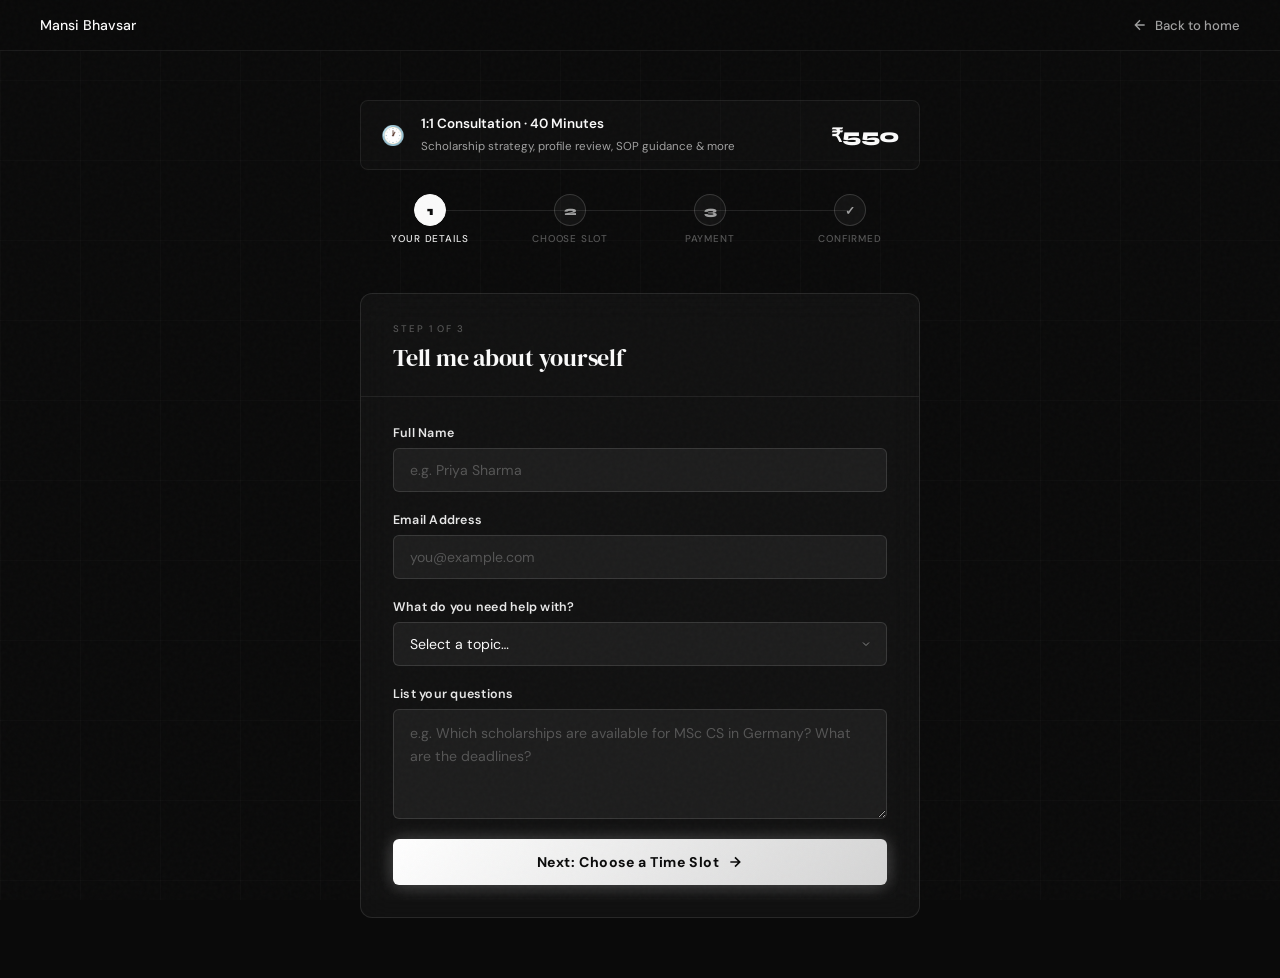
==== scholarship/booking.html @ 246e218e "Initial portfolio upload" ====
<!DOCTYPE html>
<html lang="en">
<head>
<meta charset="UTF-8">
<meta name="viewport" content="width=device-width, initial-scale=1.0">
<title>Book a Call · Mansi Bhavsar</title>
<link rel="preconnect" href="https://fonts.googleapis.com">
<link rel="preconnect" href="https://fonts.gstatic.com" crossorigin>
<link href="https://fonts.googleapis.com/css2?family=DM+Serif+Display:ital@0;1&family=DM+Sans:wght@300;400;500;600;700&family=Syne:wght@700;800&display=swap" rel="stylesheet">
<style>
:root{--black:#0a0a0a;--white:#fafafa;--grey-1:#e8e8e8;--grey-2:#a0a0a0;--grey-3:#555;--border:rgba(255,255,255,0.1);--error:#f87171;--success:#86efac;--warn:#fbbf24}
*,*::before,*::after{box-sizing:border-box;margin:0;padding:0}
html{scroll-behavior:smooth;overflow-x:hidden}
body{font-family:'DM Sans',sans-serif;background:var(--black);color:var(--white);min-height:100vh;-webkit-font-smoothing:antialiased}
body::before{content:'';position:fixed;inset:0;background-image:url("data:image/svg+xml,%3Csvg viewBox='0 0 256 256' xmlns='http://www.w3.org/2000/svg'%3E%3Cfilter id='n'%3E%3CfeTurbulence type='fractalNoise' baseFrequency='0.9' numOctaves='4' stitchTiles='stitch'/%3E%3C/filter%3E%3Crect width='100%25' height='100%25' filter='url(%23n)' opacity='1'/%3E%3C/svg%3E");opacity:.025;pointer-events:none;z-index:1000}
body::after{content:'';position:fixed;inset:0;background-image:linear-gradient(rgba(255,255,255,.02) 1px,transparent 1px),linear-gradient(90deg,rgba(255,255,255,.02) 1px,transparent 1px);background-size:80px 80px;pointer-events:none;z-index:0}

.navbar{position:fixed;top:0;left:0;right:0;z-index:200;display:flex;align-items:center;justify-content:space-between;padding:16px 40px;background:rgba(10,10,10,.85);backdrop-filter:blur(20px);border-bottom:1px solid rgba(255,255,255,.07)}
.nav-logo{display:flex;align-items:center;gap:12px;font-weight:600;font-size:.9rem;color:var(--white);text-decoration:none}
.nav-back{display:inline-flex;align-items:center;gap:7px;font-size:.82rem;color:var(--grey-2);text-decoration:none;font-weight:500;transition:color .2s}
.nav-back:hover{color:var(--white)}
.nav-back svg{width:16px;height:16px}

.page{min-height:100vh;padding:100px 20px 60px;position:relative;z-index:1;display:flex;flex-direction:column;align-items:center}

.progress-wrap{display:flex;align-items:center;margin-bottom:48px;width:100%;max-width:560px}
.progress-step{display:flex;flex-direction:column;align-items:center;gap:6px;flex:1;position:relative}
.progress-step:not(:last-child)::after{content:'';position:absolute;top:16px;left:50%;width:100%;height:1px;background:rgba(255,255,255,.1);z-index:0}
.progress-step.done:not(:last-child)::after{background:rgba(255,255,255,.4)}
.step-circle{width:32px;height:32px;border-radius:50%;border:1px solid rgba(255,255,255,.15);background:rgba(255,255,255,.04);display:flex;align-items:center;justify-content:center;font-family:'Syne',sans-serif;font-size:.78rem;font-weight:800;color:var(--grey-2);position:relative;z-index:1;transition:all .3s ease}
.progress-step.active .step-circle{border-color:var(--white);background:var(--white);color:var(--black)}
.progress-step.done .step-circle{border-color:rgba(255,255,255,.4);background:rgba(255,255,255,.1);color:var(--white)}
.step-label{font-size:.62rem;letter-spacing:.1em;text-transform:uppercase;color:var(--grey-3);font-weight:500;white-space:nowrap;transition:color .3s}
.progress-step.active .step-label{color:var(--grey-1)}
.progress-step.done .step-label{color:var(--grey-2)}

.card{width:100%;max-width:560px;border:1px solid rgba(255,255,255,.1);background:rgba(255,255,255,.03);border-radius:12px;backdrop-filter:blur(16px);overflow:hidden}
.card-header{padding:28px 32px 22px;border-bottom:1px solid rgba(255,255,255,.07);margin-bottom:28px}
.card-eyebrow{font-size:.6rem;letter-spacing:.2em;text-transform:uppercase;color:var(--grey-3);margin-bottom:6px;font-weight:500}
.card-title{font-family:'DM Serif Display',serif;font-size:1.5rem;font-weight:400;color:var(--white);letter-spacing:-.01em}
.card-body{padding:0 32px 32px}

.form-group{display:flex;flex-direction:column;gap:7px;margin-bottom:20px}
.form-group label{font-size:.78rem;font-weight:600;color:var(--grey-1);letter-spacing:.02em}
.form-group input,.form-group select,.form-group textarea{width:100%;padding:12px 16px;background:rgba(255,255,255,.05);border:1px solid rgba(255,255,255,.12);border-radius:6px;color:var(--white);font-family:'DM Sans',sans-serif;font-size:.88rem;outline:none;transition:border-color .2s,background .2s;appearance:none}
.form-group input::placeholder,.form-group textarea::placeholder{color:var(--grey-3)}
.form-group input:focus,.form-group select:focus,.form-group textarea:focus{border-color:rgba(255,255,255,.35);background:rgba(255,255,255,.07)}
.form-group select{background-image:url("data:image/svg+xml,%3Csvg xmlns='http://www.w3.org/2000/svg' width='12' height='12' viewBox='0 0 24 24' fill='none' stroke='%23888' stroke-width='2'%3E%3Cpolyline points='6 9 12 15 18 9'/%3E%3C/svg%3E");background-repeat:no-repeat;background-position:right 14px center;padding-right:40px;cursor:pointer}
.form-group select option{background:#1a1a1a;color:var(--white)}
.form-group textarea{resize:vertical;min-height:110px;line-height:1.6}
.form-group.has-error input,.form-group.has-error select,.form-group.has-error textarea{border-color:var(--error)}
.error-msg{font-size:.72rem;color:var(--error);display:none}
.form-group.has-error .error-msg{display:block}

.btn{display:inline-flex;align-items:center;justify-content:center;gap:8px;padding:14px 28px;border-radius:6px;font-family:'DM Sans',sans-serif;font-size:.88rem;font-weight:700;letter-spacing:.04em;cursor:pointer;border:none;transition:all .22s ease;text-decoration:none;position:relative;overflow:hidden}
.btn svg{width:16px;height:16px;flex-shrink:0}
.btn-primary{width:100%;background:linear-gradient(135deg,#fff 0%,#d4d4d4 100%);color:var(--black);box-shadow:0 0 18px rgba(255,255,255,.2),0 4px 20px rgba(255,255,255,.08)}
.btn-primary::before{content:'';position:absolute;top:0;left:-100%;width:60%;height:100%;background:linear-gradient(120deg,transparent,rgba(255,255,255,.5),transparent);animation:btnShine 2.4s ease-in-out infinite}
@keyframes btnShine{0%{left:-100%}40%{left:130%}100%{left:130%}}
.btn-primary:hover{box-shadow:0 0 28px rgba(255,255,255,.35),0 6px 30px rgba(255,255,255,.12);transform:translateY(-1px)}
.btn-primary:disabled{opacity:.35;cursor:not-allowed;transform:none;box-shadow:none}
.btn-primary:disabled::before{animation:none}
.btn-outline{background:transparent;color:var(--grey-2);border:1px solid rgba(255,255,255,.15);font-weight:500}
.btn-outline:hover{border-color:rgba(255,255,255,.3);color:var(--white)}
.btn-row{display:flex;gap:10px;margin-top:4px}
.btn-row .btn-outline{flex-shrink:0;padding:14px 20px}
.btn-row .btn-primary{flex:1}

.step-panel{display:none}
.step-panel.active{display:block}

.calendly-wrap{width:100%;border-radius:8px;overflow:hidden;border:1px solid rgba(255,255,255,.08);min-height:650px}
.calendly-inline-widget{min-width:100%!important;height:650px!important}

.slot-notice{display:flex;align-items:center;gap:10px;padding:12px 16px;background:rgba(251,191,36,.07);border:1px solid rgba(251,191,36,.25);border-radius:8px;margin-bottom:16px;font-size:.78rem;color:var(--warn)}
.slot-notice svg{width:16px;height:16px;flex-shrink:0}
.slot-notice.done{background:rgba(134,239,172,.07);border-color:rgba(134,239,172,.25);color:var(--success)}

/* ── PAYMENT SECTION ── */
.payment-summary{background:rgba(255,255,255,.04);border:1px solid rgba(255,255,255,.1);border-radius:8px;padding:20px 22px;margin-bottom:20px;display:flex;justify-content:space-between;align-items:center}
.payment-summary-label{font-size:.7rem;letter-spacing:.12em;text-transform:uppercase;color:var(--grey-3);margin-bottom:4px}
.payment-summary-title{font-size:.95rem;font-weight:600;color:var(--white)}
.payment-summary-sub{font-size:.75rem;color:var(--grey-2);margin-top:2px}
.payment-summary-price{font-family:'Syne',sans-serif;font-size:1.8rem;font-weight:800;color:var(--white);letter-spacing:-.02em;line-height:1}
.payment-summary-usd{font-size:.7rem;color:var(--grey-3);text-align:right;margin-top:3px}
.payment-divider{text-align:center;font-size:.68rem;letter-spacing:.14em;text-transform:uppercase;color:var(--grey-3);margin:16px 0;display:flex;align-items:center;gap:12px}
.payment-divider::before,.payment-divider::after{content:'';flex:1;height:1px;background:rgba(255,255,255,.08)}

/* Pay method buttons */
.pay-btn{width:100%;padding:14px 20px;border-radius:8px;border:none;cursor:pointer;font-family:'DM Sans',sans-serif;font-size:.88rem;font-weight:700;display:flex;align-items:center;justify-content:center;gap:10px;transition:all .22s ease;margin-bottom:10px;position:relative;overflow:hidden}
.pay-btn svg{width:22px;height:22px;flex-shrink:0}
.pay-btn:disabled{opacity:.35;cursor:not-allowed;transform:none!important}

.pay-btn-gpay{background:linear-gradient(135deg,#fff 0%,#e8e8e8 100%);color:#1a1a1a;box-shadow:0 0 16px rgba(255,255,255,.15)}
.pay-btn-gpay:hover:not(:disabled){transform:translateY(-2px);box-shadow:0 0 28px rgba(255,255,255,.25)}

.pay-btn-razorpay{background:rgba(255,255,255,.06);color:var(--grey-2);border:1px solid rgba(255,255,255,.1)}
/* razorpay disabled — no hover */

.pay-btn-paypal{background:linear-gradient(135deg,#fff 0%,#e8e8e8 100%);color:#003087;box-shadow:0 0 16px rgba(255,255,255,.1)}
.pay-btn-paypal:hover:not(:disabled){transform:translateY(-2px);box-shadow:0 0 24px rgba(255,255,255,.2)}

/* Coming soon pill */
.coming-soon-pill{display:inline-flex;align-items:center;gap:4px;padding:2px 8px;background:rgba(251,191,36,.12);border:1px solid rgba(251,191,36,.3);border-radius:20px;font-size:.6rem;font-weight:600;letter-spacing:.08em;text-transform:uppercase;color:var(--warn);margin-left:8px;vertical-align:middle}

.pay-note{text-align:center;font-size:.7rem;color:var(--grey-3);margin-top:14px;line-height:1.6;display:flex;align-items:center;justify-content:center;gap:6px}
.pay-note svg{width:13px;height:13px;flex-shrink:0}

/* ── GPay QR Panel ── */
.gpay-panel{display:none;flex-direction:column;align-items:center;gap:0;padding:4px 0 0}
.gpay-panel.active{display:flex}

.gpay-steps{width:100%;display:flex;flex-direction:column;gap:10px;margin-bottom:20px}
.gpay-step{display:flex;align-items:flex-start;gap:12px;font-size:.82rem;color:var(--grey-2);line-height:1.5}
.gpay-step-num{width:22px;height:22px;border-radius:50%;border:1px solid rgba(255,255,255,.2);display:flex;align-items:center;justify-content:center;font-size:.65rem;font-weight:700;color:var(--grey-1);flex-shrink:0;margin-top:1px}

.qr-box{background:white;border-radius:12px;padding:14px;margin-bottom:20px;display:flex;flex-direction:column;align-items:center;gap:10px;width:220px}
.qr-img{width:192px;height:192px;object-fit:contain;display:block}
.qr-label{font-size:.72rem;color:#333;font-weight:600;letter-spacing:.04em}

/* UPI confirmation form */
.gpay-confirm-form{width:100%}
.gpay-confirm-form .form-group{margin-bottom:16px}
.gpay-confirm-form label{font-size:.78rem;color:var(--grey-1);font-weight:600}
.gpay-confirm-form input{background:rgba(255,255,255,.05);border:1px solid rgba(255,255,255,.12);border-radius:6px;color:var(--white);padding:12px 14px;font-size:.88rem;width:100%;outline:none;font-family:'DM Sans',sans-serif;transition:border-color .2s}
.gpay-confirm-form input:focus{border-color:rgba(255,255,255,.35);background:rgba(255,255,255,.07)}
.gpay-confirm-form input::placeholder{color:var(--grey-3)}
.gpay-confirm-form .form-group.has-error input{border-color:var(--error)}

/* ── Waiting overlay ── */
.waiting-overlay{display:none;flex-direction:column;align-items:center;justify-content:center;gap:14px;padding:40px 20px;text-align:center}
.waiting-overlay.active{display:flex}
.spinner{width:36px;height:36px;border:2px solid rgba(255,255,255,.1);border-top-color:var(--white);border-radius:50%;animation:spin .8s linear infinite}
@keyframes spin{to{transform:rotate(360deg)}}
.waiting-title{font-size:.95rem;font-weight:600;color:var(--white)}
.waiting-sub{font-size:.78rem;color:var(--grey-2);line-height:1.6;max-width:320px}
.waiting-actions{display:flex;flex-direction:column;gap:10px;width:100%;max-width:300px}

/* ── Success ── */
.success-wrap{text-align:center;padding:20px 0 10px}
.success-icon{width:64px;height:64px;border-radius:50%;border:1px solid rgba(255,255,255,.2);background:rgba(255,255,255,.05);display:flex;align-items:center;justify-content:center;margin:0 auto 20px;font-size:1.8rem}
.success-title{font-family:'DM Serif Display',serif;font-size:1.6rem;color:var(--white);margin-bottom:10px;letter-spacing:-.01em}
.success-sub{font-size:.88rem;color:var(--grey-2);line-height:1.7;max-width:380px;margin:0 auto 28px}
.success-details{background:rgba(255,255,255,.04);border:1px solid rgba(255,255,255,.1);border-radius:8px;padding:18px 22px;text-align:left;margin-bottom:24px}
.success-detail-row{display:flex;justify-content:space-between;align-items:center;font-size:.82rem;padding:6px 0;border-bottom:1px solid rgba(255,255,255,.06)}
.success-detail-row:last-child{border-bottom:none}
.success-detail-row span:first-child{color:var(--grey-2)}
.success-detail-row span:last-child{color:var(--white);font-weight:600}

.offer-pill{width:100%;max-width:560px;display:flex;align-items:center;gap:16px;padding:14px 20px;background:rgba(255,255,255,.02);border:1px solid rgba(255,255,255,.07);border-radius:8px;margin-bottom:24px}
.offer-pill-icon{font-size:1.2rem;flex-shrink:0}
.offer-pill-text{flex:1}
.offer-pill-text strong{font-size:.84rem;color:var(--white);font-weight:600;display:block;margin-bottom:2px}
.offer-pill-text span{font-size:.72rem;color:var(--grey-2)}
.offer-pill-price{font-family:'Syne',sans-serif;font-size:1.2rem;font-weight:800;color:var(--white);letter-spacing:-.02em}

@media(max-width:600px){
  .navbar{padding:12px 16px}
  .page{padding:80px 12px 40px}
  .card-header{padding:20px 20px 18px}
  .card-body{padding:0 20px 24px}
  .step-label{display:none}
  .btn-row{flex-direction:column}
}
</style>
</head>
<body>

<nav class="navbar">
  <a href="../index.html" class="nav-logo">
    <span style="font-weight:500;font-size:.88rem;">Mansi Bhavsar</span>
  </a>
  <a href="consultation.html" class="nav-back">
    <svg viewBox="0 0 24 24" fill="none" stroke="currentColor" stroke-width="2"><path d="M19 12H5M12 19l-7-7 7-7"/></svg>
    Back to home
  </a>
</nav>

<div class="page">

  <div class="offer-pill">
    <div class="offer-pill-icon">🕐</div>
    <div class="offer-pill-text">
      <strong>1:1 Consultation · 40 Minutes</strong>
      <span>Scholarship strategy, profile review, SOP guidance &amp; more</span>
    </div>
    <div class="offer-pill-price">₹550</div>
  </div>

  <div class="progress-wrap">
    <div class="progress-step active" id="ps-1"><div class="step-circle">1</div><div class="step-label">Your Details</div></div>
    <div class="progress-step" id="ps-2"><div class="step-circle">2</div><div class="step-label">Choose Slot</div></div>
    <div class="progress-step" id="ps-3"><div class="step-circle">3</div><div class="step-label">Payment</div></div>
    <div class="progress-step" id="ps-4"><div class="step-circle">✓</div><div class="step-label">Confirmed</div></div>
  </div>

  <div class="card">

    <!-- ══ STEP 1 ══ -->
    <div class="step-panel active" id="step-1">
      <div class="card-header">
        <div class="card-eyebrow">Step 1 of 3</div>
        <div class="card-title">Tell me about yourself</div>
      </div>
      <div class="card-body">
        <form id="booking-form" novalidate>
          <div class="form-group" id="fg-name">
            <label for="inp-name">Full Name</label>
            <input type="text" id="inp-name" placeholder="e.g. Priya Sharma" autocomplete="name">
            <div class="error-msg">Please enter your name.</div>
          </div>
          <div class="form-group" id="fg-email">
            <label for="inp-email">Email Address</label>
            <input type="email" id="inp-email" placeholder="you@example.com" autocomplete="email">
            <div class="error-msg">Please enter a valid email.</div>
          </div>
          <div class="form-group" id="fg-topic">
            <label for="inp-topic">What do you need help with?</label>
            <select id="inp-topic">
              <option value="">Select a topic…</option>
              <option value="scholarships">Scholarships &amp; Funding</option>
              <option value="study-abroad">Study Abroad Planning</option>
              <option value="applications">University Applications</option>
              <option value="sop">SOP / Essays</option>
              <option value="interview">Interview Preparation</option>
              <option value="visa">Visa &amp; Documentation</option>
              <option value="other">Something else</option>
            </select>
            <div class="error-msg">Please select a topic.</div>
          </div>
          <div class="form-group" id="fg-questions">
            <label for="inp-questions">List your questions</label>
            <textarea id="inp-questions" placeholder="e.g. Which scholarships are available for MSc CS in Germany? What are the deadlines?"></textarea>
            <div class="error-msg">Please share at least one question.</div>
          </div>
          <button type="button" class="btn btn-primary" onclick="goToStep2()">
            Next: Choose a Time Slot
            <svg viewBox="0 0 24 24" fill="none" stroke="currentColor" stroke-width="2.5"><path d="M5 12h14M12 5l7 7-7 7"/></svg>
          </button>
        </form>
      </div>
    </div>

    <!-- ══ STEP 2 ══ -->
    <div class="step-panel" id="step-2">
      <div class="card-header">
        <div class="card-eyebrow">Step 2 of 3</div>
        <div class="card-title">Pick a time that works</div>
      </div>
      <div class="card-body">
        <div class="slot-notice" id="slot-notice">
          <svg viewBox="0 0 24 24" fill="none" stroke="currentColor" stroke-width="2"><circle cx="12" cy="12" r="10"/><line x1="12" y1="8" x2="12" y2="12"/><line x1="12" y1="16" x2="12.01" y2="16"/></svg>
          <span id="slot-notice-text">Select a date and time below. The "Next" button unlocks once your slot is confirmed.</span>
        </div>
        <div class="calendly-wrap">
          <div class="calendly-inline-widget"
            data-url="https://calendly.com/mansibhavsar-info/scholarship-consultation-session?hide_gdpr_banner=1&background_color=0a0a0a&text_color=fafafa&primary_color=ffffff"
            style="min-width:100%;height:650px;"></div>
        </div>
        <div class="btn-row" style="margin-top:20px;">
          <button class="btn btn-outline" onclick="goBackTo(1)">
            <svg viewBox="0 0 24 24" fill="none" stroke="currentColor" stroke-width="2"><path d="M19 12H5M12 19l-7-7 7-7"/></svg>
            Back
          </button>
          <button class="btn btn-primary" id="btn-step2-next" disabled onclick="goToStep(3)">
            Next: Payment
            <svg viewBox="0 0 24 24" fill="none" stroke="currentColor" stroke-width="2.5"><path d="M5 12h14M12 5l7 7-7 7"/></svg>
          </button>
        </div>
        <p style="font-size:.7rem;color:var(--grey-3);margin-top:10px;text-align:center">Button unlocks automatically after you schedule in the calendar above.</p>
      </div>
    </div>

    <!-- ══ STEP 3 ══ -->
    <div class="step-panel" id="step-3">
      <div class="card-header">
        <div class="card-eyebrow">Step 3 of 3</div>
        <div class="card-title">Complete your payment</div>
      </div>
      <div class="card-body">

        <!-- PAY OPTIONS VIEW -->
        <div id="pay-options">
          <div class="payment-summary">
            <div>
              <div class="payment-summary-label">You're booking</div>
              <div class="payment-summary-title">1:1 Scholarship Consultation</div>
              <div class="payment-summary-sub">40 minutes · with Mansi Bhavsar</div>
            </div>
            <div>
              <div class="payment-summary-price">₹550</div>
              <div class="payment-summary-usd">~$7 USD</div>
            </div>
          </div>

          <!-- ── GPay QR (primary recommended) ── -->
          <button class="pay-btn pay-btn-gpay" onclick="showGpayPanel()">
            <svg viewBox="0 0 48 48" fill="none" xmlns="http://www.w3.org/2000/svg">
              <text y="36" font-size="32" font-family="sans-serif">G</text>
              <circle cx="36" cy="34" r="10" fill="#4285F4"/>
              <text x="36" y="39" font-size="13" font-family="sans-serif" fill="white" text-anchor="middle">P</text>
            </svg>
            Pay ₹550 via GPay QR Code
          </button>

          <div class="payment-divider">other options</div>

          <!-- ── Razorpay — disabled ── -->
          <div style="position:relative">
            <button class="pay-btn pay-btn-razorpay" disabled>
              <svg viewBox="0 0 40 40" fill="none"><path d="M8 28L16 8l8 12-6 2 6 10H8z" fill="#555"/><path d="M16 8l8 12-6 2" fill="#777"/></svg>
              Razorpay
              <span class="coming-soon-pill">Coming soon</span>
            </button>
          </div>

          <!-- ── PayPal ── -->
          <button class="pay-btn pay-btn-paypal" onclick="openPayment('paypal')">
            <svg viewBox="0 0 24 24" fill="none"><path d="M7.5 19.5H5l2-12h5.5c2.5 0 4 1.2 3.5 3.5-.5 2.5-2.5 3.5-5 3.5H9L7.5 19.5z" fill="#003087"/><path d="M10 10.5H12c1.5 0 2.5-.8 2.8-2C15 7 14 6 12.5 6H10l-.8 4.5z" fill="#009cde"/></svg>
            Pay $7 with PayPal
          </button>

          <div class="pay-note">
            <svg viewBox="0 0 24 24" fill="none" stroke="currentColor" stroke-width="2"><rect x="3" y="11" width="18" height="11" rx="2"/><path d="M7 11V7a5 5 0 0 1 10 0v4"/></svg>
            Secure payment · Do not close this tab while paying
          </div>

          <div class="btn-row" style="margin-top:20px;">
            <button class="btn btn-outline" onclick="goBackTo(2)">
              <svg viewBox="0 0 24 24" fill="none" stroke="currentColor" stroke-width="2"><path d="M19 12H5M12 19l-7-7 7-7"/></svg>
              Back
            </button>
          </div>
        </div>

        <!-- GPay QR PANEL -->
        <div class="gpay-panel" id="gpay-panel">
          <div style="width:100%;display:flex;align-items:center;justify-content:space-between;margin-bottom:20px">
            <div>
              <div style="font-size:.6rem;letter-spacing:.18em;text-transform:uppercase;color:var(--grey-3);margin-bottom:4px">Pay via</div>
              <div style="font-size:1.1rem;font-weight:700;color:var(--white)">Google Pay QR</div>
            </div>
            <div style="font-family:'Syne',sans-serif;font-size:1.6rem;font-weight:800;color:var(--white)">₹550</div>
          </div>

          <div class="gpay-steps">
            <div class="gpay-step"><div class="gpay-step-num">1</div><span>Open Google Pay (or any UPI app) on your phone</span></div>
            <div class="gpay-step"><div class="gpay-step-num">2</div><span>Tap <strong style="color:var(--white)">Scan QR</strong> and point at the code below</span></div>
            <div class="gpay-step"><div class="gpay-step-num">3</div><span>Enter amount <strong style="color:var(--white)">₹550</strong> and complete the payment</span></div>
            <div class="gpay-step"><div class="gpay-step-num">4</div><span>Come back here and fill in your UPI name below to confirm</span></div>
          </div>

          <!-- QR IMAGE — replace src with your actual GPay QR image path -->
          <div class="qr-box">
            <img
              class="qr-img"
              src="photos/gpay.jpeg"
              alt="GPay QR code for ₹550 payment"
              onerror="this.style.display='none';document.getElementById('qr-fallback').style.display='flex'"
            >
            <!-- Fallback if image path isn't set yet -->
            <div id="qr-fallback" style="display:none;width:192px;height:192px;background:#f0f0f0;border-radius:8px;align-items:center;justify-content:center;flex-direction:column;gap:8px">
              <svg width="40" height="40" viewBox="0 0 24 24" fill="none" stroke="#999" stroke-width="1.5"><rect x="3" y="3" width="7" height="7"/><rect x="14" y="3" width="7" height="7"/><rect x="3" y="14" width="7" height="7"/><path d="M14 14h.01M18 14h.01M14 18h.01M18 18h.01M14 16h4"/></svg>
              <span style="font-size:.65rem;color:#999;text-align:center;padding:0 10px">Replace src with your QR image path</span>
            </div>
            <div class="qr-label">Scan with any UPI app</div>
          </div>

          <!-- UPI name confirmation form -->
          <div class="gpay-confirm-form" style="width:100%">
            <div class="form-group" id="fg-upi-name">
              <label for="inp-upi-name">Name shown on your UPI payment</label>
              <input type="text" id="inp-upi-name" placeholder="e.g. Priya Sharma (as it appears in GPay)">
              <div class="error-msg">Please enter the name used for payment.</div>
            </div>
            <button type="button" class="btn btn-primary" onclick="confirmGpayPayment()">
              ✓ &nbsp;I've paid — Confirm Booking
              <svg viewBox="0 0 24 24" fill="none" stroke="currentColor" stroke-width="2.5"><path d="M5 12h14M12 5l7 7-7 7"/></svg>
            </button>
          </div>

          <button type="button" class="btn btn-outline" style="width:100%;margin-top:10px" onclick="showPayOptions()">
            ← Choose a different payment method
          </button>
        </div>

        <!-- PAYPAL WAITING STATE -->
        <div class="waiting-overlay" id="pay-waiting">
          <div class="spinner"></div>
          <div class="waiting-title">Complete your PayPal payment</div>
          <div class="waiting-sub">Your payment window has opened in a new tab. Complete the payment there, then come back here.</div>
          <div class="waiting-actions">
            <button class="btn btn-primary" onclick="confirmPaypalDone()">✓ &nbsp;I've completed payment</button>
            <button class="btn btn-outline" onclick="reopenPayment()">Reopen payment window</button>
            <button class="btn btn-outline" style="font-size:.78rem;opacity:.6" onclick="cancelWaiting()">← Choose a different method</button>
          </div>
        </div>

      </div>
    </div>

    <!-- ══ STEP 4 ══ -->
    <div class="step-panel" id="step-4">
      <div class="card-body" style="padding-top:32px;">
        <div class="success-wrap">
          <div class="success-icon">✓</div>
          <div class="success-title">You're all set!</div>
          <p class="success-sub">Your consultation is booked. Check your email for the calendar invite and session details.</p>
          <div class="success-details">
            <div class="success-detail-row"><span>Name</span><span id="sc-name">—</span></div>
            <div class="success-detail-row"><span>Email</span><span id="sc-email">—</span></div>
            <div class="success-detail-row"><span>Topic</span><span id="sc-topic">—</span></div>
            <div class="success-detail-row"><span>Slot</span><span id="sc-slot">—</span></div>
            <div class="success-detail-row"><span>Duration</span><span>40 minutes</span></div>
            <div class="success-detail-row"><span>Payment via</span><span id="sc-method">—</span></div>
            <div class="success-detail-row"><span>Amount</span><span id="sc-amount">₹550</span></div>
          </div>
          <a href="index.html" class="btn btn-outline" style="width:100%;justify-content:center;">← Back to Home</a>
        </div>
      </div>
    </div>

  </div>
</div>

<script src="https://assets.calendly.com/assets/external/widget.js" async></script>
<script>
let currentStep = 1;
let slotConfirmed = false;
let slotText = 'Scheduled via Calendly';
let paymentWindow = null;

const PAYPAL_LINK = 'https://paypal.me/mansiudaybhavsar/7';
const TOPIC_MAP = {
  'scholarships':'Scholarships & Funding','study-abroad':'Study Abroad Planning',
  'applications':'University Applications','sop':'SOP / Essays',
  'interview':'Interview Preparation','visa':'Visa & Documentation','other':'Other'
};

/* ── Progress ── */
function activateStep(n) {
  for (let i = 1; i <= 4; i++) {
    const ps = document.getElementById('ps-' + i);
    const sp = document.getElementById('step-' + i);
    ps.classList.remove('active','done');
    sp.classList.remove('active');
    if (i < n) ps.classList.add('done');
  }
  document.getElementById('ps-' + n).classList.add('active');
  document.getElementById('step-' + n).classList.add('active');
  currentStep = n;
  window.scrollTo({ top:0, behavior:'smooth' });
}

/* ── Step 1 → 2 ── */
function goToStep2() {
  let valid = true;
  const checks = [
    { id:'fg-name',      ok: () => !!document.getElementById('inp-name').value.trim() },
    { id:'fg-email',     ok: () => /^[^\s@]+@[^\s@]+\.[^\s@]+$/.test(document.getElementById('inp-email').value.trim()) },
    { id:'fg-topic',     ok: () => !!document.getElementById('inp-topic').value },
    { id:'fg-questions', ok: () => !!document.getElementById('inp-questions').value.trim() }
  ];
  checks.forEach(c => {
    const ok = c.ok();
    document.getElementById(c.id).classList.toggle('has-error', !ok);
    if (!ok) valid = false;
  });
  if (valid) activateStep(2);
}

/* ── Calendly listener ── */
window.addEventListener('message', function(e) {
  if (e.data && e.data.event === 'calendly.event_scheduled') {
    slotConfirmed = true;
    try {
      const payload = e.data.payload;
      if (payload && payload.event && payload.event.start_time) {
        const d = new Date(payload.event.start_time);
        slotText = d.toLocaleString('en-IN', { dateStyle:'medium', timeStyle:'short' });
      }
    } catch(_) {}
    const notice = document.getElementById('slot-notice');
    notice.classList.add('done');
    document.getElementById('slot-notice-text').textContent = '✓ Slot confirmed! Click "Next: Payment" to proceed.';
    document.getElementById('btn-step2-next').disabled = false;
  }
});

/* ── Navigation ── */
function goToStep(n)   { activateStep(n); }
function goBackTo(n)   { activateStep(n); if (n === 3) showPayOptions(); }

/* ── Payment view toggles ── */
function showPayOptions() {
  document.getElementById('pay-options').style.display = 'block';
  document.getElementById('gpay-panel').classList.remove('active');
  document.getElementById('pay-waiting').classList.remove('active');
  paymentWindow = null;
}

function showGpayPanel() {
  document.getElementById('pay-options').style.display = 'none';
  document.getElementById('gpay-panel').classList.add('active');
  document.getElementById('pay-waiting').classList.remove('active');
}

/* ── GPay confirmation ── */
function confirmGpayPayment() {
  const upiName = document.getElementById('inp-upi-name').value.trim();
  const fg = document.getElementById('fg-upi-name');
  if (!upiName) { fg.classList.add('has-error'); return; }
  fg.classList.remove('has-error');
  submitAndConfirm('GPay / UPI', '₹550', upiName);
}

/* ── PayPal flow ── */
function openPayment() {
  paymentWindow = window.open(PAYPAL_LINK, '_blank');
  document.getElementById('pay-options').style.display = 'none';
  document.getElementById('gpay-panel').classList.remove('active');
  document.getElementById('pay-waiting').classList.add('active');
}
function reopenPayment() { paymentWindow = window.open(PAYPAL_LINK, '_blank'); }
function cancelWaiting() { showPayOptions(); }
function confirmPaypalDone() { submitAndConfirm('PayPal', '$7 USD', null); }

/* ── Final submit ── */
async function submitAndConfirm(method, amount, upiName) {
  const name      = document.getElementById('inp-name').value.trim();
  const email     = document.getElementById('inp-email').value.trim();
  const topic     = document.getElementById('inp-topic').value;
  const questions = document.getElementById('inp-questions').value.trim();

  // Disable whichever confirm button triggered this
  document.querySelectorAll('.btn-primary').forEach(b => { b.disabled = true; b.textContent = 'Confirming…'; });

  const payload = { name, email, topic, questions, slot: slotText,
    payment_method: method, amount, status: 'PAID — pending manual verification' };
  if (upiName) payload.upi_sender_name = upiName;

  try {
    await fetch('https://formspree.io/f/mjgleqoa', {
      method:'POST', headers:{'Content-Type':'application/json'}, body:JSON.stringify(payload)
    });
  } catch(_) {}

  // Populate success screen
  document.getElementById('sc-name').textContent   = name;
  document.getElementById('sc-email').textContent  = email;
  document.getElementById('sc-topic').textContent  = TOPIC_MAP[topic] || topic;
  document.getElementById('sc-slot').textContent   = slotText;
  document.getElementById('sc-method').textContent = method;
  document.getElementById('sc-amount').textContent = amount;

  activateStep(4);
  [1,2,3].forEach(n => {
    document.getElementById('ps-'+n).classList.remove('active');
    document.getElementById('ps-'+n).classList.add('done');
  });
}

/* ── Clear validation errors ── */
document.querySelectorAll('input, select, textarea').forEach(el => {
  el.addEventListener('input', () => el.closest('.form-group')?.classList.remove('has-error'));
});
</script>
</body>
</html>
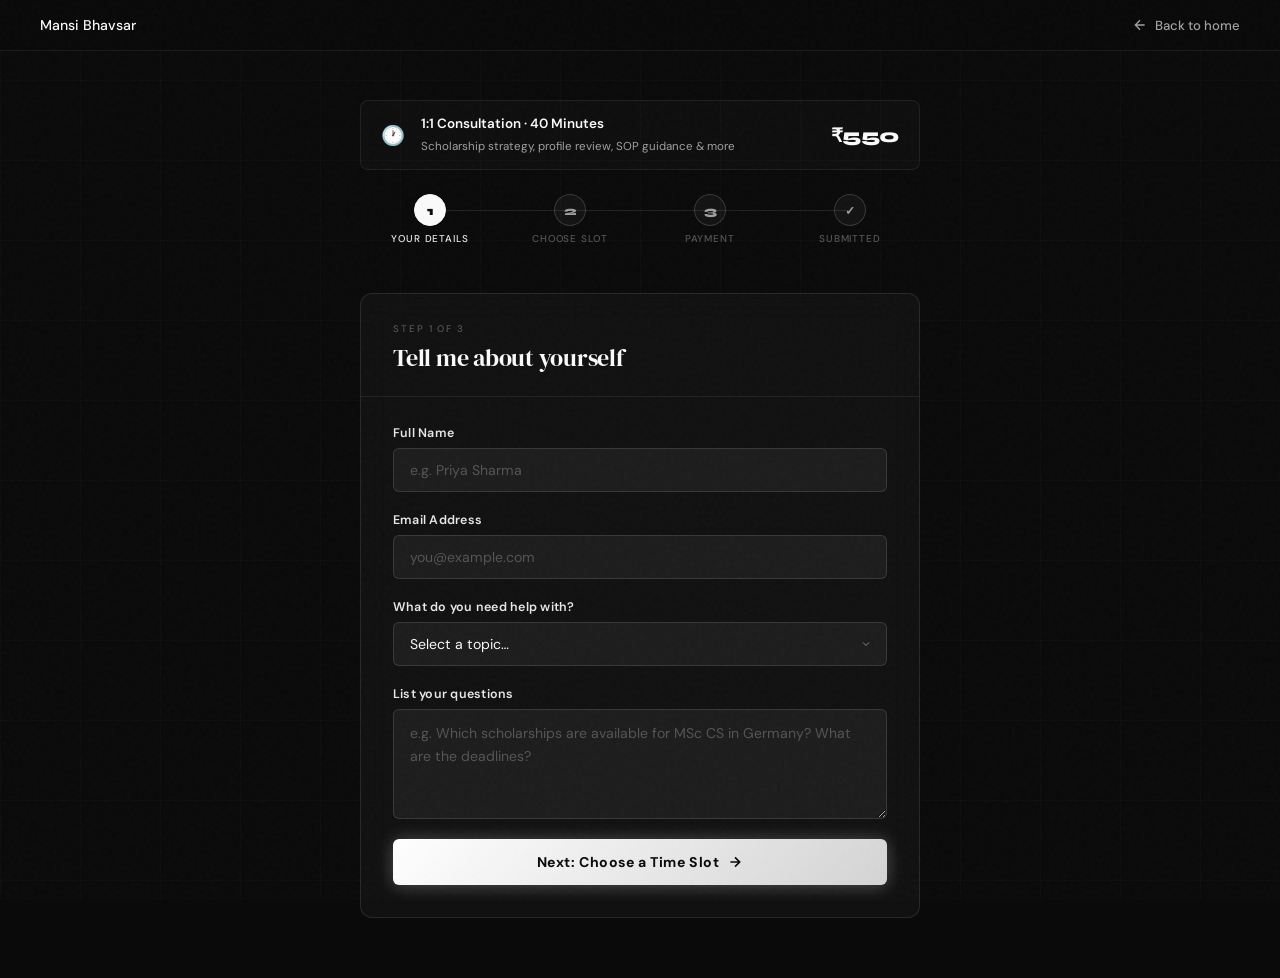
==== commit 4048cf54: "Require payment proof before a booking is saved Students now pay first and upload a receipt; the row" ====
--- a/scholarship/booking.html
+++ b/scholarship/booking.html
@@ -127,6 +127,22 @@
 .gpay-confirm-form input::placeholder{color:var(--grey-3)}
 .gpay-confirm-form .form-group.has-error input{border-color:var(--error)}
 
+/* ── Proof of payment panel ── */
+.proof-panel{display:none;flex-direction:column;gap:0;padding:4px 0 0}
+.proof-panel.active{display:flex}
+.proof-summary{display:flex;justify-content:space-between;align-items:center;background:rgba(255,255,255,.04);border:1px solid rgba(255,255,255,.1);border-radius:8px;padding:14px 18px;margin-bottom:20px}
+.proof-summary-method{font-size:.6rem;letter-spacing:.14em;text-transform:uppercase;color:var(--grey-3);margin-bottom:3px}
+.proof-summary-title{font-size:.92rem;font-weight:600;color:var(--white)}
+.proof-summary-amount{font-family:'Syne',sans-serif;font-size:1.3rem;font-weight:800;color:var(--white)}
+.file-drop{display:flex;flex-direction:column;align-items:center;gap:6px;padding:24px 16px;border:1px dashed rgba(255,255,255,.22);border-radius:8px;background:rgba(255,255,255,.03);cursor:pointer;text-align:center;transition:border-color .2s,background .2s}
+.file-drop:hover{border-color:rgba(255,255,255,.4);background:rgba(255,255,255,.05)}
+.file-drop svg{width:24px;height:24px;color:var(--grey-2)}
+.file-drop-text{font-size:.8rem;color:var(--grey-1);font-weight:600}
+.file-drop-sub{font-size:.68rem;color:var(--grey-3)}
+.file-drop input{display:none}
+.file-name{display:none;font-size:.74rem;color:var(--success);margin-top:8px;word-break:break-all}
+.proof-note{font-size:.7rem;color:var(--grey-3);line-height:1.6;margin-top:12px;text-align:center}
+
 /* ── Waiting overlay ── */
 .waiting-overlay{display:none;flex-direction:column;align-items:center;justify-content:center;gap:14px;padding:40px 20px;text-align:center}
 .waiting-overlay.active{display:flex}
@@ -135,6 +151,11 @@
 .waiting-title{font-size:.95rem;font-weight:600;color:var(--white)}
 .waiting-sub{font-size:.78rem;color:var(--grey-2);line-height:1.6;max-width:320px}
 .waiting-actions{display:flex;flex-direction:column;gap:10px;width:100%;max-width:300px}
+
+/* ── Submit error ── */
+.submit-error{display:none;margin-top:18px;padding:16px 18px;background:rgba(248,113,113,.07);border:1px solid rgba(248,113,113,.28);border-radius:8px;font-size:.8rem;color:var(--error);line-height:1.6}
+.submit-error strong{display:block;color:var(--white);font-size:.86rem;margin-bottom:4px}
+.submit-error .btn{margin-top:12px;width:100%;justify-content:center;color:var(--white);border-color:rgba(248,113,113,.4)}
 
 /* ── Success ── */
 .success-wrap{text-align:center;padding:20px 0 10px}
@@ -191,7 +212,7 @@
     <div class="progress-step active" id="ps-1"><div class="step-circle">1</div><div class="step-label">Your Details</div></div>
     <div class="progress-step" id="ps-2"><div class="step-circle">2</div><div class="step-label">Choose Slot</div></div>
     <div class="progress-step" id="ps-3"><div class="step-circle">3</div><div class="step-label">Payment</div></div>
-    <div class="progress-step" id="ps-4"><div class="step-circle">✓</div><div class="step-label">Confirmed</div></div>
+    <div class="progress-step" id="ps-4"><div class="step-circle">✓</div><div class="step-label">Submitted</div></div>
   </div>
 
   <div class="card">
@@ -250,7 +271,7 @@
       <div class="card-body">
         <div class="slot-notice" id="slot-notice">
           <svg viewBox="0 0 24 24" fill="none" stroke="currentColor" stroke-width="2"><circle cx="12" cy="12" r="10"/><line x1="12" y1="8" x2="12" y2="12"/><line x1="12" y1="16" x2="12.01" y2="16"/></svg>
-          <span id="slot-notice-text">Select a date and time below. The "Next" button unlocks once your slot is confirmed.</span>
+          <span id="slot-notice-text">Pick a date and time below. This holds your slot as a request — it is only confirmed after your payment proof is uploaded and verified.</span>
         </div>
         <div class="calendly-wrap">
           <div class="calendly-inline-widget"
@@ -267,7 +288,7 @@
             <svg viewBox="0 0 24 24" fill="none" stroke="currentColor" stroke-width="2.5"><path d="M5 12h14M12 5l7 7-7 7"/></svg>
           </button>
         </div>
-        <p style="font-size:.7rem;color:var(--grey-3);margin-top:10px;text-align:center">Button unlocks automatically after you schedule in the calendar above.</p>
+        <p style="font-size:.7rem;color:var(--grey-3);margin-top:10px;text-align:center">Button unlocks automatically after you schedule in the calendar above. Your slot is requested now, not confirmed.</p>
       </div>
     </div>
 
@@ -347,7 +368,7 @@
             <div class="gpay-step"><div class="gpay-step-num">1</div><span>Open Google Pay (or any UPI app) on your phone</span></div>
             <div class="gpay-step"><div class="gpay-step-num">2</div><span>Tap <strong style="color:var(--white)">Scan QR</strong> and point at the code below</span></div>
             <div class="gpay-step"><div class="gpay-step-num">3</div><span>Enter amount <strong style="color:var(--white)">₹550</strong> and complete the payment</span></div>
-            <div class="gpay-step"><div class="gpay-step-num">4</div><span>Come back here and fill in your UPI name below to confirm</span></div>
+            <div class="gpay-step"><div class="gpay-step-num">4</div><span>Come back here, then upload a screenshot of the payment receipt</span></div>
           </div>
 
           <!-- QR IMAGE — replace src with your actual GPay QR image path -->
@@ -366,15 +387,10 @@
             <div class="qr-label">Scan with any UPI app</div>
           </div>
 
-          <!-- UPI name confirmation form -->
+          <!-- Next: upload payment proof -->
           <div class="gpay-confirm-form" style="width:100%">
-            <div class="form-group" id="fg-upi-name">
-              <label for="inp-upi-name">Name shown on your UPI payment</label>
-              <input type="text" id="inp-upi-name" placeholder="e.g. Priya Sharma (as it appears in GPay)">
-              <div class="error-msg">Please enter the name used for payment.</div>
-            </div>
-            <button type="button" class="btn btn-primary" onclick="confirmGpayPayment()">
-              ✓ &nbsp;I've paid — Confirm Booking
+            <button type="button" class="btn btn-primary" onclick="openProofPanel('GPay / UPI', '₹550')">
+              ✓ &nbsp;I've paid — Upload Proof
               <svg viewBox="0 0 24 24" fill="none" stroke="currentColor" stroke-width="2.5"><path d="M5 12h14M12 5l7 7-7 7"/></svg>
             </button>
           </div>
@@ -390,10 +406,61 @@
           <div class="waiting-title">Complete your PayPal payment</div>
           <div class="waiting-sub">Your payment window has opened in a new tab. Complete the payment there, then come back here.</div>
           <div class="waiting-actions">
-            <button class="btn btn-primary" onclick="confirmPaypalDone()">✓ &nbsp;I've completed payment</button>
+            <button class="btn btn-primary" onclick="openProofPanel('PayPal', '$7 USD')">✓ &nbsp;I've completed payment</button>
             <button class="btn btn-outline" onclick="reopenPayment()">Reopen payment window</button>
             <button class="btn btn-outline" style="font-size:.78rem;opacity:.6" onclick="cancelWaiting()">← Choose a different method</button>
           </div>
+        </div>
+
+        <!-- PROOF OF PAYMENT PANEL -->
+        <div class="proof-panel" id="proof-panel">
+          <div class="proof-summary">
+            <div>
+              <div class="proof-summary-method">Paid via</div>
+              <div class="proof-summary-title" id="proof-method">—</div>
+            </div>
+            <div class="proof-summary-amount" id="proof-amount">—</div>
+          </div>
+
+          <div class="form-group" id="fg-pay-name">
+            <label for="inp-pay-name" id="proof-pay-label">Name shown on your UPI payment</label>
+            <input type="text" id="inp-pay-name" placeholder="e.g. Priya Sharma">
+            <div class="error-msg">Please enter the name used for the payment.</div>
+          </div>
+
+          <div class="form-group" id="fg-proof">
+            <label>Payment proof <span style="color:var(--error)">*</span></label>
+            <label class="file-drop" for="inp-proof">
+              <svg viewBox="0 0 24 24" fill="none" stroke="currentColor" stroke-width="1.8"><path d="M21 15v4a2 2 0 0 1-2 2H5a2 2 0 0 1-2-2v-4"/><path d="M7 10l5-5 5 5"/><path d="M12 5v11"/></svg>
+              <span class="file-drop-text">Upload payment screenshot</span>
+              <span class="file-drop-sub">JPG, PNG, WEBP or PDF · max 5 MB</span>
+              <input type="file" id="inp-proof" accept="image/png,image/jpeg,image/webp,application/pdf" onchange="showProofFileName()">
+            </label>
+            <div class="file-name" id="proof-file-name"></div>
+            <div class="error-msg" id="proof-file-error">Please attach your payment screenshot.</div>
+          </div>
+
+          <div class="form-group" id="fg-txn-ref">
+            <label for="inp-txn-ref">Transaction / UTR reference <span style="color:var(--grey-3);font-weight:400">(optional)</span></label>
+            <input type="text" id="inp-txn-ref" placeholder="e.g. 4289XXXXXX1234">
+          </div>
+
+          <button type="button" class="btn btn-primary" id="btn-submit-booking" onclick="submitWithProof()">
+            Submit booking
+            <svg viewBox="0 0 24 24" fill="none" stroke="currentColor" stroke-width="2.5"><path d="M5 12h14M12 5l7 7-7 7"/></svg>
+          </button>
+          <p class="proof-note">Your booking is saved only once your payment proof is uploaded. I'll verify the payment and email your slot confirmation.</p>
+
+          <button type="button" class="btn btn-outline" style="width:100%;margin-top:10px" onclick="showPayOptions()">
+            ← Choose a different payment method
+          </button>
+        </div>
+
+        <!-- SAVE FAILED FALLBACK -->
+        <div class="submit-error" id="submit-error" role="alert">
+          <strong>Couldn't submit your booking.</strong>
+          <span id="submit-error-msg">Please don't pay again — send your details in one tap and I'll confirm manually.</span>
+          <a class="btn btn-outline" id="submit-error-mail" href="mailto:mansibhavsar.info@gmail.com">Email my details</a>
         </div>
 
       </div>
@@ -404,8 +471,8 @@
       <div class="card-body" style="padding-top:32px;">
         <div class="success-wrap">
           <div class="success-icon">✓</div>
-          <div class="success-title">You're all set!</div>
-          <p class="success-sub">Your consultation is booked. Check your email for the calendar invite and session details.</p>
+          <div class="success-title">Payment proof received</div>
+          <p class="success-sub">Your slot is held, not confirmed yet. I'll verify your payment and email your confirmation — usually within 24 hours. Nothing else is needed from you.</p>
           <div class="success-details">
             <div class="success-detail-row"><span>Name</span><span id="sc-name">—</span></div>
             <div class="success-detail-row"><span>Email</span><span id="sc-email">—</span></div>
@@ -414,6 +481,7 @@
             <div class="success-detail-row"><span>Duration</span><span>40 minutes</span></div>
             <div class="success-detail-row"><span>Payment via</span><span id="sc-method">—</span></div>
             <div class="success-detail-row"><span>Amount</span><span id="sc-amount">₹550</span></div>
+            <div class="success-detail-row"><span>Status</span><span>Awaiting verification</span></div>
           </div>
           <a href="index.html" class="btn btn-outline" style="width:100%;justify-content:center;">← Back to Home</a>
         </div>
@@ -429,8 +497,16 @@
 let slotConfirmed = false;
 let slotText = 'Scheduled via Calendly';
 let paymentWindow = null;
+let paymentMethod = '';
+let paymentAmount = '';
 
 const PAYPAL_LINK = 'https://paypal.me/mansiudaybhavsar/7';
+const SUPABASE_URL = 'https://qnczndylxlefckxhyowb.supabase.co';
+const SUPABASE_ANON_KEY = 'sb_publishable_Uy_X75rpF9AT2Bkj5Qf8mQ_MZ9c5Aak';
+const BOOKINGS_TABLE = 'consultation_requests';
+const PROOF_BUCKET = 'payment-proofs';
+const MAX_PROOF_BYTES = 5 * 1024 * 1024;
+const PENDING_STATUS = 'AWAITING PAYMENT VERIFICATION';
 const TOPIC_MAP = {
   'scholarships':'Scholarships & Funding','study-abroad':'Study Abroad Planning',
   'applications':'University Applications','sop':'SOP / Essays',
@@ -496,22 +572,18 @@
   document.getElementById('pay-options').style.display = 'block';
   document.getElementById('gpay-panel').classList.remove('active');
   document.getElementById('pay-waiting').classList.remove('active');
+  document.getElementById('proof-panel').classList.remove('active');
+  document.getElementById('submit-error').style.display = 'none';
   paymentWindow = null;
+  paymentMethod = '';
+  paymentAmount = '';
 }
 
 function showGpayPanel() {
   document.getElementById('pay-options').style.display = 'none';
   document.getElementById('gpay-panel').classList.add('active');
   document.getElementById('pay-waiting').classList.remove('active');
-}
-
-/* ── GPay confirmation ── */
-function confirmGpayPayment() {
-  const upiName = document.getElementById('inp-upi-name').value.trim();
-  const fg = document.getElementById('fg-upi-name');
-  if (!upiName) { fg.classList.add('has-error'); return; }
-  fg.classList.remove('has-error');
-  submitAndConfirm('GPay / UPI', '₹550', upiName);
+  document.getElementById('proof-panel').classList.remove('active');
 }
 
 /* ── PayPal flow ── */
@@ -519,45 +591,195 @@
   paymentWindow = window.open(PAYPAL_LINK, '_blank');
   document.getElementById('pay-options').style.display = 'none';
   document.getElementById('gpay-panel').classList.remove('active');
+  document.getElementById('proof-panel').classList.remove('active');
   document.getElementById('pay-waiting').classList.add('active');
 }
 function reopenPayment() { paymentWindow = window.open(PAYPAL_LINK, '_blank'); }
 function cancelWaiting() { showPayOptions(); }
-function confirmPaypalDone() { submitAndConfirm('PayPal', '$7 USD', null); }
-
-/* ── Final submit ── */
-async function submitAndConfirm(method, amount, upiName) {
+
+/* ── Proof of payment ── */
+function openProofPanel(method, amount) {
+  paymentMethod = method;
+  paymentAmount = amount;
+
+  document.getElementById('proof-method').textContent = method;
+  document.getElementById('proof-amount').textContent = amount;
+  document.getElementById('proof-pay-label').textContent =
+    method === 'PayPal' ? 'Name / email on your PayPal payment' : 'Name shown on your UPI payment';
+  document.getElementById('inp-pay-name').placeholder =
+    method === 'PayPal' ? 'e.g. Priya Sharma' : 'e.g. Priya Sharma (as it appears in GPay)';
+
+  document.getElementById('pay-options').style.display = 'none';
+  document.getElementById('gpay-panel').classList.remove('active');
+  document.getElementById('pay-waiting').classList.remove('active');
+  document.getElementById('proof-panel').classList.add('active');
+  document.getElementById('submit-error').style.display = 'none';
+  document.getElementById('proof-panel').scrollIntoView({ behavior:'smooth', block:'center' });
+}
+
+function showProofFileName() {
+  const file = document.getElementById('inp-proof').files[0];
+  const nameEl = document.getElementById('proof-file-name');
+  const errEl = document.getElementById('proof-file-error');
+  document.getElementById('fg-proof').classList.remove('has-error');
+
+  if (!file) {
+    nameEl.style.display = 'none';
+    return;
+  }
+  if (file.size > MAX_PROOF_BYTES) {
+    errEl.textContent = 'That file is larger than 5 MB. Please choose a smaller image.';
+    document.getElementById('fg-proof').classList.add('has-error');
+    nameEl.style.display = 'none';
+    return;
+  }
+  errEl.textContent = 'Please attach your payment screenshot.';
+  nameEl.textContent = 'Attached: ' + file.name;
+  nameEl.style.display = 'block';
+}
+
+/* ── Final submit — uploads proof, then saves the booking ── */
+async function submitWithProof() {
   const name      = document.getElementById('inp-name').value.trim();
   const email     = document.getElementById('inp-email').value.trim();
   const topic     = document.getElementById('inp-topic').value;
   const questions = document.getElementById('inp-questions').value.trim();
-
-  // Disable whichever confirm button triggered this
-  document.querySelectorAll('.btn-primary').forEach(b => { b.disabled = true; b.textContent = 'Confirming…'; });
+  const payName   = document.getElementById('inp-pay-name').value.trim();
+  const txnRef    = document.getElementById('inp-txn-ref').value.trim();
+  const file      = document.getElementById('inp-proof').files[0];
+
+  const fgName = document.getElementById('fg-pay-name');
+  const fgProof = document.getElementById('fg-proof');
+  fgName.classList.toggle('has-error', !payName);
+  fgProof.classList.toggle('has-error', !file);
+  if (!payName || !file) return;
+  if (file.size > MAX_PROOF_BYTES) {
+    document.getElementById('proof-file-error').textContent = 'That file is larger than 5 MB. Please choose a smaller image.';
+    fgProof.classList.add('has-error');
+    return;
+  }
+
+  const btn = document.getElementById('btn-submit-booking');
+  const btnMarkup = btn.innerHTML;
+  btn.disabled = true;
+  btn.textContent = 'Uploading proof…';
+  document.getElementById('submit-error').style.display = 'none';
+
+  const detail = { name, email, topic, questions, slot: slotText,
+    method: paymentMethod, amount: paymentAmount, payName };
+
+  let proofPath = '';
+  try {
+    proofPath = await uploadProof(file);
+  } catch (err) {
+    console.error(err);
+    btn.disabled = false;
+    btn.innerHTML = btnMarkup;
+    showSubmitError(detail, 'upload');
+    return;
+  }
+
+  btn.textContent = 'Saving booking…';
 
   const payload = { name, email, topic, questions, slot: slotText,
-    payment_method: method, amount, status: 'PAID — pending manual verification' };
-  if (upiName) payload.upi_sender_name = upiName;
+    payment_method: paymentMethod, amount: paymentAmount,
+    payment_proof_path: proofPath, status: PENDING_STATUS };
+  if (payName) payload.payer_name = payName;
+  if (txnRef) payload.payment_reference = txnRef;
 
   try {
-    await fetch('https://formspree.io/f/mjgleqoa', {
-      method:'POST', headers:{'Content-Type':'application/json'}, body:JSON.stringify(payload)
+    const res = await fetch(`${SUPABASE_URL}/rest/v1/${BOOKINGS_TABLE}`, {
+      method: 'POST',
+      headers: {
+        'apikey': SUPABASE_ANON_KEY,
+        'Authorization': `Bearer ${SUPABASE_ANON_KEY}`,
+        'Content-Type': 'application/json',
+        'Prefer': 'return=minimal'
+      },
+      body: JSON.stringify(payload)
     });
-  } catch(_) {}
+    if (!res.ok) {
+      const body = await res.text().catch(() => '');
+      throw new Error(`Save failed: ${res.status} ${body}`);
+    }
+  } catch (err) {
+    console.error(err);
+    btn.disabled = false;
+    btn.innerHTML = btnMarkup;
+    showSubmitError(detail, 'save');
+    return;
+  }
 
   // Populate success screen
   document.getElementById('sc-name').textContent   = name;
   document.getElementById('sc-email').textContent  = email;
   document.getElementById('sc-topic').textContent  = TOPIC_MAP[topic] || topic;
   document.getElementById('sc-slot').textContent   = slotText;
-  document.getElementById('sc-method').textContent = method;
-  document.getElementById('sc-amount').textContent = amount;
+  document.getElementById('sc-method').textContent = paymentMethod;
+  document.getElementById('sc-amount').textContent = paymentAmount;
 
   activateStep(4);
   [1,2,3].forEach(n => {
     document.getElementById('ps-'+n).classList.remove('active');
     document.getElementById('ps-'+n).classList.add('done');
   });
+}
+
+/* ── Upload the payment screenshot to Supabase Storage ── */
+async function uploadProof(file) {
+  const rawExt = (file.name.split('.').pop() || 'jpg').toLowerCase();
+  const ext = rawExt.replace(/[^a-z0-9]/g, '') || 'jpg';
+  const id = (window.crypto && crypto.randomUUID)
+    ? crypto.randomUUID()
+    : Date.now() + '-' + Math.random().toString(36).slice(2);
+  const path = id + '.' + ext;
+
+  const res = await fetch(`${SUPABASE_URL}/storage/v1/object/${PROOF_BUCKET}/${path}`, {
+    method: 'POST',
+    headers: {
+      'apikey': SUPABASE_ANON_KEY,
+      'Authorization': `Bearer ${SUPABASE_ANON_KEY}`,
+      'Content-Type': file.type || 'application/octet-stream',
+      'x-upsert': 'false'
+    },
+    body: file
+  });
+
+  if (!res.ok) {
+    const body = await res.text().catch(() => '');
+    throw new Error(`Proof upload failed: ${res.status} ${body}`);
+  }
+  return path;
+}
+
+/* ── Save failed: prefill an email so the booking isn't lost ── */
+function showSubmitError(d, stage) {
+  const head = stage === 'upload'
+    ? 'Your payment proof could not be uploaded. Your payment may have gone through, so please don\'t pay again — email me the screenshot instead.'
+    : 'Your booking could not be saved, but your payment proof was received. Please don\'t pay again — email me and I\'ll confirm manually.';
+  document.getElementById('submit-error-msg').textContent = head;
+
+  const body = [
+    'Hi Mansi, my consultation payment went through but the booking form could not save.',
+    '',
+    'Name: ' + d.name,
+    'Email: ' + d.email,
+    'Topic: ' + (TOPIC_MAP[d.topic] || d.topic),
+    'Questions: ' + d.questions,
+    'Slot: ' + d.slot,
+    'Payment: ' + d.method + ' (' + d.amount + ')',
+    d.payName ? 'Name on payment: ' + d.payName : '',
+    'Payment proof: I will attach my screenshot to this email.'
+  ].filter(Boolean).join('\n');
+
+  const link = document.getElementById('submit-error-mail');
+  link.href = 'mailto:mansibhavsar.info@gmail.com'
+    + '?subject=' + encodeURIComponent('Consultation booking — ' + d.name)
+    + '&body=' + encodeURIComponent(body);
+
+  const box = document.getElementById('submit-error');
+  box.style.display = 'block';
+  box.scrollIntoView({ behavior: 'smooth', block: 'center' });
 }
 
 /* ── Clear validation errors ── */
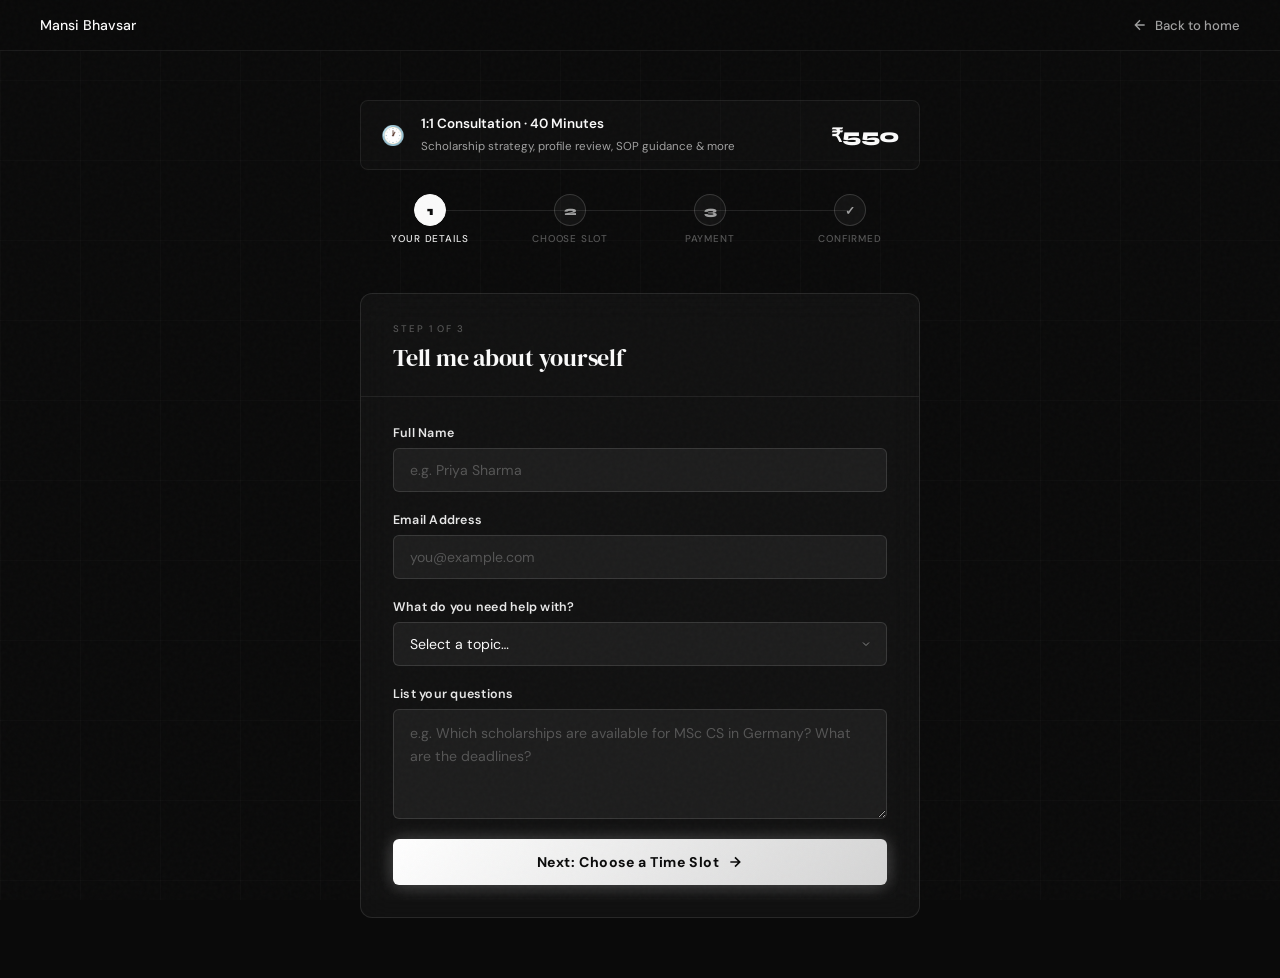
==== commit 64cbba5a: "Revert "Require payment proof before a booking is saved" This reverts commit 4048cf54aba3e5fa2a0dab1" ====
--- a/scholarship/booking.html
+++ b/scholarship/booking.html
@@ -127,22 +127,6 @@
 .gpay-confirm-form input::placeholder{color:var(--grey-3)}
 .gpay-confirm-form .form-group.has-error input{border-color:var(--error)}
 
-/* ── Proof of payment panel ── */
-.proof-panel{display:none;flex-direction:column;gap:0;padding:4px 0 0}
-.proof-panel.active{display:flex}
-.proof-summary{display:flex;justify-content:space-between;align-items:center;background:rgba(255,255,255,.04);border:1px solid rgba(255,255,255,.1);border-radius:8px;padding:14px 18px;margin-bottom:20px}
-.proof-summary-method{font-size:.6rem;letter-spacing:.14em;text-transform:uppercase;color:var(--grey-3);margin-bottom:3px}
-.proof-summary-title{font-size:.92rem;font-weight:600;color:var(--white)}
-.proof-summary-amount{font-family:'Syne',sans-serif;font-size:1.3rem;font-weight:800;color:var(--white)}
-.file-drop{display:flex;flex-direction:column;align-items:center;gap:6px;padding:24px 16px;border:1px dashed rgba(255,255,255,.22);border-radius:8px;background:rgba(255,255,255,.03);cursor:pointer;text-align:center;transition:border-color .2s,background .2s}
-.file-drop:hover{border-color:rgba(255,255,255,.4);background:rgba(255,255,255,.05)}
-.file-drop svg{width:24px;height:24px;color:var(--grey-2)}
-.file-drop-text{font-size:.8rem;color:var(--grey-1);font-weight:600}
-.file-drop-sub{font-size:.68rem;color:var(--grey-3)}
-.file-drop input{display:none}
-.file-name{display:none;font-size:.74rem;color:var(--success);margin-top:8px;word-break:break-all}
-.proof-note{font-size:.7rem;color:var(--grey-3);line-height:1.6;margin-top:12px;text-align:center}
-
 /* ── Waiting overlay ── */
 .waiting-overlay{display:none;flex-direction:column;align-items:center;justify-content:center;gap:14px;padding:40px 20px;text-align:center}
 .waiting-overlay.active{display:flex}
@@ -212,7 +196,7 @@
     <div class="progress-step active" id="ps-1"><div class="step-circle">1</div><div class="step-label">Your Details</div></div>
     <div class="progress-step" id="ps-2"><div class="step-circle">2</div><div class="step-label">Choose Slot</div></div>
     <div class="progress-step" id="ps-3"><div class="step-circle">3</div><div class="step-label">Payment</div></div>
-    <div class="progress-step" id="ps-4"><div class="step-circle">✓</div><div class="step-label">Submitted</div></div>
+    <div class="progress-step" id="ps-4"><div class="step-circle">✓</div><div class="step-label">Confirmed</div></div>
   </div>
 
   <div class="card">
@@ -271,7 +255,7 @@
       <div class="card-body">
         <div class="slot-notice" id="slot-notice">
           <svg viewBox="0 0 24 24" fill="none" stroke="currentColor" stroke-width="2"><circle cx="12" cy="12" r="10"/><line x1="12" y1="8" x2="12" y2="12"/><line x1="12" y1="16" x2="12.01" y2="16"/></svg>
-          <span id="slot-notice-text">Pick a date and time below. This holds your slot as a request — it is only confirmed after your payment proof is uploaded and verified.</span>
+          <span id="slot-notice-text">Select a date and time below. The "Next" button unlocks once your slot is confirmed.</span>
         </div>
         <div class="calendly-wrap">
           <div class="calendly-inline-widget"
@@ -288,7 +272,7 @@
             <svg viewBox="0 0 24 24" fill="none" stroke="currentColor" stroke-width="2.5"><path d="M5 12h14M12 5l7 7-7 7"/></svg>
           </button>
         </div>
-        <p style="font-size:.7rem;color:var(--grey-3);margin-top:10px;text-align:center">Button unlocks automatically after you schedule in the calendar above. Your slot is requested now, not confirmed.</p>
+        <p style="font-size:.7rem;color:var(--grey-3);margin-top:10px;text-align:center">Button unlocks automatically after you schedule in the calendar above.</p>
       </div>
     </div>
 
@@ -368,7 +352,7 @@
             <div class="gpay-step"><div class="gpay-step-num">1</div><span>Open Google Pay (or any UPI app) on your phone</span></div>
             <div class="gpay-step"><div class="gpay-step-num">2</div><span>Tap <strong style="color:var(--white)">Scan QR</strong> and point at the code below</span></div>
             <div class="gpay-step"><div class="gpay-step-num">3</div><span>Enter amount <strong style="color:var(--white)">₹550</strong> and complete the payment</span></div>
-            <div class="gpay-step"><div class="gpay-step-num">4</div><span>Come back here, then upload a screenshot of the payment receipt</span></div>
+            <div class="gpay-step"><div class="gpay-step-num">4</div><span>Come back here and fill in your UPI name below to confirm</span></div>
           </div>
 
           <!-- QR IMAGE — replace src with your actual GPay QR image path -->
@@ -387,10 +371,15 @@
             <div class="qr-label">Scan with any UPI app</div>
           </div>
 
-          <!-- Next: upload payment proof -->
+          <!-- UPI name confirmation form -->
           <div class="gpay-confirm-form" style="width:100%">
-            <button type="button" class="btn btn-primary" onclick="openProofPanel('GPay / UPI', '₹550')">
-              ✓ &nbsp;I've paid — Upload Proof
+            <div class="form-group" id="fg-upi-name">
+              <label for="inp-upi-name">Name shown on your UPI payment</label>
+              <input type="text" id="inp-upi-name" placeholder="e.g. Priya Sharma (as it appears in GPay)">
+              <div class="error-msg">Please enter the name used for payment.</div>
+            </div>
+            <button type="button" class="btn btn-primary" onclick="confirmGpayPayment()">
+              ✓ &nbsp;I've paid — Confirm Booking
               <svg viewBox="0 0 24 24" fill="none" stroke="currentColor" stroke-width="2.5"><path d="M5 12h14M12 5l7 7-7 7"/></svg>
             </button>
           </div>
@@ -406,60 +395,16 @@
           <div class="waiting-title">Complete your PayPal payment</div>
           <div class="waiting-sub">Your payment window has opened in a new tab. Complete the payment there, then come back here.</div>
           <div class="waiting-actions">
-            <button class="btn btn-primary" onclick="openProofPanel('PayPal', '$7 USD')">✓ &nbsp;I've completed payment</button>
+            <button class="btn btn-primary" onclick="confirmPaypalDone()">✓ &nbsp;I've completed payment</button>
             <button class="btn btn-outline" onclick="reopenPayment()">Reopen payment window</button>
             <button class="btn btn-outline" style="font-size:.78rem;opacity:.6" onclick="cancelWaiting()">← Choose a different method</button>
           </div>
         </div>
 
-        <!-- PROOF OF PAYMENT PANEL -->
-        <div class="proof-panel" id="proof-panel">
-          <div class="proof-summary">
-            <div>
-              <div class="proof-summary-method">Paid via</div>
-              <div class="proof-summary-title" id="proof-method">—</div>
-            </div>
-            <div class="proof-summary-amount" id="proof-amount">—</div>
-          </div>
-
-          <div class="form-group" id="fg-pay-name">
-            <label for="inp-pay-name" id="proof-pay-label">Name shown on your UPI payment</label>
-            <input type="text" id="inp-pay-name" placeholder="e.g. Priya Sharma">
-            <div class="error-msg">Please enter the name used for the payment.</div>
-          </div>
-
-          <div class="form-group" id="fg-proof">
-            <label>Payment proof <span style="color:var(--error)">*</span></label>
-            <label class="file-drop" for="inp-proof">
-              <svg viewBox="0 0 24 24" fill="none" stroke="currentColor" stroke-width="1.8"><path d="M21 15v4a2 2 0 0 1-2 2H5a2 2 0 0 1-2-2v-4"/><path d="M7 10l5-5 5 5"/><path d="M12 5v11"/></svg>
-              <span class="file-drop-text">Upload payment screenshot</span>
-              <span class="file-drop-sub">JPG, PNG, WEBP or PDF · max 5 MB</span>
-              <input type="file" id="inp-proof" accept="image/png,image/jpeg,image/webp,application/pdf" onchange="showProofFileName()">
-            </label>
-            <div class="file-name" id="proof-file-name"></div>
-            <div class="error-msg" id="proof-file-error">Please attach your payment screenshot.</div>
-          </div>
-
-          <div class="form-group" id="fg-txn-ref">
-            <label for="inp-txn-ref">Transaction / UTR reference <span style="color:var(--grey-3);font-weight:400">(optional)</span></label>
-            <input type="text" id="inp-txn-ref" placeholder="e.g. 4289XXXXXX1234">
-          </div>
-
-          <button type="button" class="btn btn-primary" id="btn-submit-booking" onclick="submitWithProof()">
-            Submit booking
-            <svg viewBox="0 0 24 24" fill="none" stroke="currentColor" stroke-width="2.5"><path d="M5 12h14M12 5l7 7-7 7"/></svg>
-          </button>
-          <p class="proof-note">Your booking is saved only once your payment proof is uploaded. I'll verify the payment and email your slot confirmation.</p>
-
-          <button type="button" class="btn btn-outline" style="width:100%;margin-top:10px" onclick="showPayOptions()">
-            ← Choose a different payment method
-          </button>
-        </div>
-
         <!-- SAVE FAILED FALLBACK -->
         <div class="submit-error" id="submit-error" role="alert">
-          <strong>Couldn't submit your booking.</strong>
-          <span id="submit-error-msg">Please don't pay again — send your details in one tap and I'll confirm manually.</span>
+          <strong>Couldn't save your booking.</strong>
+          Your payment may have gone through, so please don't pay again. Send your details in one tap and I'll confirm manually.
           <a class="btn btn-outline" id="submit-error-mail" href="mailto:mansibhavsar.info@gmail.com">Email my details</a>
         </div>
 
@@ -471,8 +416,8 @@
       <div class="card-body" style="padding-top:32px;">
         <div class="success-wrap">
           <div class="success-icon">✓</div>
-          <div class="success-title">Payment proof received</div>
-          <p class="success-sub">Your slot is held, not confirmed yet. I'll verify your payment and email your confirmation — usually within 24 hours. Nothing else is needed from you.</p>
+          <div class="success-title">You're all set!</div>
+          <p class="success-sub">Your consultation is booked. Check your email for the calendar invite and session details.</p>
           <div class="success-details">
             <div class="success-detail-row"><span>Name</span><span id="sc-name">—</span></div>
             <div class="success-detail-row"><span>Email</span><span id="sc-email">—</span></div>
@@ -481,7 +426,6 @@
             <div class="success-detail-row"><span>Duration</span><span>40 minutes</span></div>
             <div class="success-detail-row"><span>Payment via</span><span id="sc-method">—</span></div>
             <div class="success-detail-row"><span>Amount</span><span id="sc-amount">₹550</span></div>
-            <div class="success-detail-row"><span>Status</span><span>Awaiting verification</span></div>
           </div>
           <a href="index.html" class="btn btn-outline" style="width:100%;justify-content:center;">← Back to Home</a>
         </div>
@@ -497,16 +441,11 @@
 let slotConfirmed = false;
 let slotText = 'Scheduled via Calendly';
 let paymentWindow = null;
-let paymentMethod = '';
-let paymentAmount = '';
 
 const PAYPAL_LINK = 'https://paypal.me/mansiudaybhavsar/7';
 const SUPABASE_URL = 'https://qnczndylxlefckxhyowb.supabase.co';
 const SUPABASE_ANON_KEY = 'sb_publishable_Uy_X75rpF9AT2Bkj5Qf8mQ_MZ9c5Aak';
 const BOOKINGS_TABLE = 'consultation_requests';
-const PROOF_BUCKET = 'payment-proofs';
-const MAX_PROOF_BYTES = 5 * 1024 * 1024;
-const PENDING_STATUS = 'AWAITING PAYMENT VERIFICATION';
 const TOPIC_MAP = {
   'scholarships':'Scholarships & Funding','study-abroad':'Study Abroad Planning',
   'applications':'University Applications','sop':'SOP / Essays',
@@ -572,18 +511,22 @@
   document.getElementById('pay-options').style.display = 'block';
   document.getElementById('gpay-panel').classList.remove('active');
   document.getElementById('pay-waiting').classList.remove('active');
-  document.getElementById('proof-panel').classList.remove('active');
-  document.getElementById('submit-error').style.display = 'none';
   paymentWindow = null;
-  paymentMethod = '';
-  paymentAmount = '';
 }
 
 function showGpayPanel() {
   document.getElementById('pay-options').style.display = 'none';
   document.getElementById('gpay-panel').classList.add('active');
   document.getElementById('pay-waiting').classList.remove('active');
-  document.getElementById('proof-panel').classList.remove('active');
+}
+
+/* ── GPay confirmation ── */
+function confirmGpayPayment() {
+  const upiName = document.getElementById('inp-upi-name').value.trim();
+  const fg = document.getElementById('fg-upi-name');
+  if (!upiName) { fg.classList.add('has-error'); return; }
+  fg.classList.remove('has-error');
+  submitAndConfirm('GPay / UPI', '₹550', upiName);
 }
 
 /* ── PayPal flow ── */
@@ -591,101 +534,28 @@
   paymentWindow = window.open(PAYPAL_LINK, '_blank');
   document.getElementById('pay-options').style.display = 'none';
   document.getElementById('gpay-panel').classList.remove('active');
-  document.getElementById('proof-panel').classList.remove('active');
   document.getElementById('pay-waiting').classList.add('active');
 }
 function reopenPayment() { paymentWindow = window.open(PAYPAL_LINK, '_blank'); }
 function cancelWaiting() { showPayOptions(); }
-
-/* ── Proof of payment ── */
-function openProofPanel(method, amount) {
-  paymentMethod = method;
-  paymentAmount = amount;
-
-  document.getElementById('proof-method').textContent = method;
-  document.getElementById('proof-amount').textContent = amount;
-  document.getElementById('proof-pay-label').textContent =
-    method === 'PayPal' ? 'Name / email on your PayPal payment' : 'Name shown on your UPI payment';
-  document.getElementById('inp-pay-name').placeholder =
-    method === 'PayPal' ? 'e.g. Priya Sharma' : 'e.g. Priya Sharma (as it appears in GPay)';
-
-  document.getElementById('pay-options').style.display = 'none';
-  document.getElementById('gpay-panel').classList.remove('active');
-  document.getElementById('pay-waiting').classList.remove('active');
-  document.getElementById('proof-panel').classList.add('active');
-  document.getElementById('submit-error').style.display = 'none';
-  document.getElementById('proof-panel').scrollIntoView({ behavior:'smooth', block:'center' });
-}
-
-function showProofFileName() {
-  const file = document.getElementById('inp-proof').files[0];
-  const nameEl = document.getElementById('proof-file-name');
-  const errEl = document.getElementById('proof-file-error');
-  document.getElementById('fg-proof').classList.remove('has-error');
-
-  if (!file) {
-    nameEl.style.display = 'none';
-    return;
-  }
-  if (file.size > MAX_PROOF_BYTES) {
-    errEl.textContent = 'That file is larger than 5 MB. Please choose a smaller image.';
-    document.getElementById('fg-proof').classList.add('has-error');
-    nameEl.style.display = 'none';
-    return;
-  }
-  errEl.textContent = 'Please attach your payment screenshot.';
-  nameEl.textContent = 'Attached: ' + file.name;
-  nameEl.style.display = 'block';
-}
-
-/* ── Final submit — uploads proof, then saves the booking ── */
-async function submitWithProof() {
+function confirmPaypalDone() { submitAndConfirm('PayPal', '$7 USD', null); }
+
+/* ── Final submit ── */
+async function submitAndConfirm(method, amount, upiName) {
   const name      = document.getElementById('inp-name').value.trim();
   const email     = document.getElementById('inp-email').value.trim();
   const topic     = document.getElementById('inp-topic').value;
   const questions = document.getElementById('inp-questions').value.trim();
-  const payName   = document.getElementById('inp-pay-name').value.trim();
-  const txnRef    = document.getElementById('inp-txn-ref').value.trim();
-  const file      = document.getElementById('inp-proof').files[0];
-
-  const fgName = document.getElementById('fg-pay-name');
-  const fgProof = document.getElementById('fg-proof');
-  fgName.classList.toggle('has-error', !payName);
-  fgProof.classList.toggle('has-error', !file);
-  if (!payName || !file) return;
-  if (file.size > MAX_PROOF_BYTES) {
-    document.getElementById('proof-file-error').textContent = 'That file is larger than 5 MB. Please choose a smaller image.';
-    fgProof.classList.add('has-error');
-    return;
-  }
-
-  const btn = document.getElementById('btn-submit-booking');
-  const btnMarkup = btn.innerHTML;
-  btn.disabled = true;
-  btn.textContent = 'Uploading proof…';
+
+  // Disable whichever confirm button triggered this
+  const btns = Array.from(document.querySelectorAll('.btn-primary'));
+  const btnMarkup = btns.map(b => b.innerHTML);
+  btns.forEach(b => { b.disabled = true; b.textContent = 'Confirming…'; });
   document.getElementById('submit-error').style.display = 'none';
 
-  const detail = { name, email, topic, questions, slot: slotText,
-    method: paymentMethod, amount: paymentAmount, payName };
-
-  let proofPath = '';
-  try {
-    proofPath = await uploadProof(file);
-  } catch (err) {
-    console.error(err);
-    btn.disabled = false;
-    btn.innerHTML = btnMarkup;
-    showSubmitError(detail, 'upload');
-    return;
-  }
-
-  btn.textContent = 'Saving booking…';
-
   const payload = { name, email, topic, questions, slot: slotText,
-    payment_method: paymentMethod, amount: paymentAmount,
-    payment_proof_path: proofPath, status: PENDING_STATUS };
-  if (payName) payload.payer_name = payName;
-  if (txnRef) payload.payment_reference = txnRef;
+    payment_method: method, amount, status: 'PAID — pending manual verification' };
+  if (upiName) payload.upi_sender_name = upiName;
 
   try {
     const res = await fetch(`${SUPABASE_URL}/rest/v1/${BOOKINGS_TABLE}`, {
@@ -699,14 +569,13 @@
       body: JSON.stringify(payload)
     });
     if (!res.ok) {
-      const body = await res.text().catch(() => '');
-      throw new Error(`Save failed: ${res.status} ${body}`);
+      const detail = await res.text().catch(() => '');
+      throw new Error(`Save failed: ${res.status} ${detail}`);
     }
   } catch (err) {
     console.error(err);
-    btn.disabled = false;
-    btn.innerHTML = btnMarkup;
-    showSubmitError(detail, 'save');
+    btns.forEach((b, i) => { b.disabled = false; b.innerHTML = btnMarkup[i]; });
+    showSubmitError({ name, email, topic, questions, slot: slotText, method, amount, upiName });
     return;
   }
 
@@ -715,8 +584,8 @@
   document.getElementById('sc-email').textContent  = email;
   document.getElementById('sc-topic').textContent  = TOPIC_MAP[topic] || topic;
   document.getElementById('sc-slot').textContent   = slotText;
-  document.getElementById('sc-method').textContent = paymentMethod;
-  document.getElementById('sc-amount').textContent = paymentAmount;
+  document.getElementById('sc-method').textContent = method;
+  document.getElementById('sc-amount').textContent = amount;
 
   activateStep(4);
   [1,2,3].forEach(n => {
@@ -725,40 +594,8 @@
   });
 }
 
-/* ── Upload the payment screenshot to Supabase Storage ── */
-async function uploadProof(file) {
-  const rawExt = (file.name.split('.').pop() || 'jpg').toLowerCase();
-  const ext = rawExt.replace(/[^a-z0-9]/g, '') || 'jpg';
-  const id = (window.crypto && crypto.randomUUID)
-    ? crypto.randomUUID()
-    : Date.now() + '-' + Math.random().toString(36).slice(2);
-  const path = id + '.' + ext;
-
-  const res = await fetch(`${SUPABASE_URL}/storage/v1/object/${PROOF_BUCKET}/${path}`, {
-    method: 'POST',
-    headers: {
-      'apikey': SUPABASE_ANON_KEY,
-      'Authorization': `Bearer ${SUPABASE_ANON_KEY}`,
-      'Content-Type': file.type || 'application/octet-stream',
-      'x-upsert': 'false'
-    },
-    body: file
-  });
-
-  if (!res.ok) {
-    const body = await res.text().catch(() => '');
-    throw new Error(`Proof upload failed: ${res.status} ${body}`);
-  }
-  return path;
-}
-
 /* ── Save failed: prefill an email so the booking isn't lost ── */
-function showSubmitError(d, stage) {
-  const head = stage === 'upload'
-    ? 'Your payment proof could not be uploaded. Your payment may have gone through, so please don\'t pay again — email me the screenshot instead.'
-    : 'Your booking could not be saved, but your payment proof was received. Please don\'t pay again — email me and I\'ll confirm manually.';
-  document.getElementById('submit-error-msg').textContent = head;
-
+function showSubmitError(d) {
   const body = [
     'Hi Mansi, my consultation payment went through but the booking form could not save.',
     '',
@@ -768,8 +605,7 @@
     'Questions: ' + d.questions,
     'Slot: ' + d.slot,
     'Payment: ' + d.method + ' (' + d.amount + ')',
-    d.payName ? 'Name on payment: ' + d.payName : '',
-    'Payment proof: I will attach my screenshot to this email.'
+    d.upiName ? 'Name on UPI payment: ' + d.upiName : ''
   ].filter(Boolean).join('\n');
 
   const link = document.getElementById('submit-error-mail');
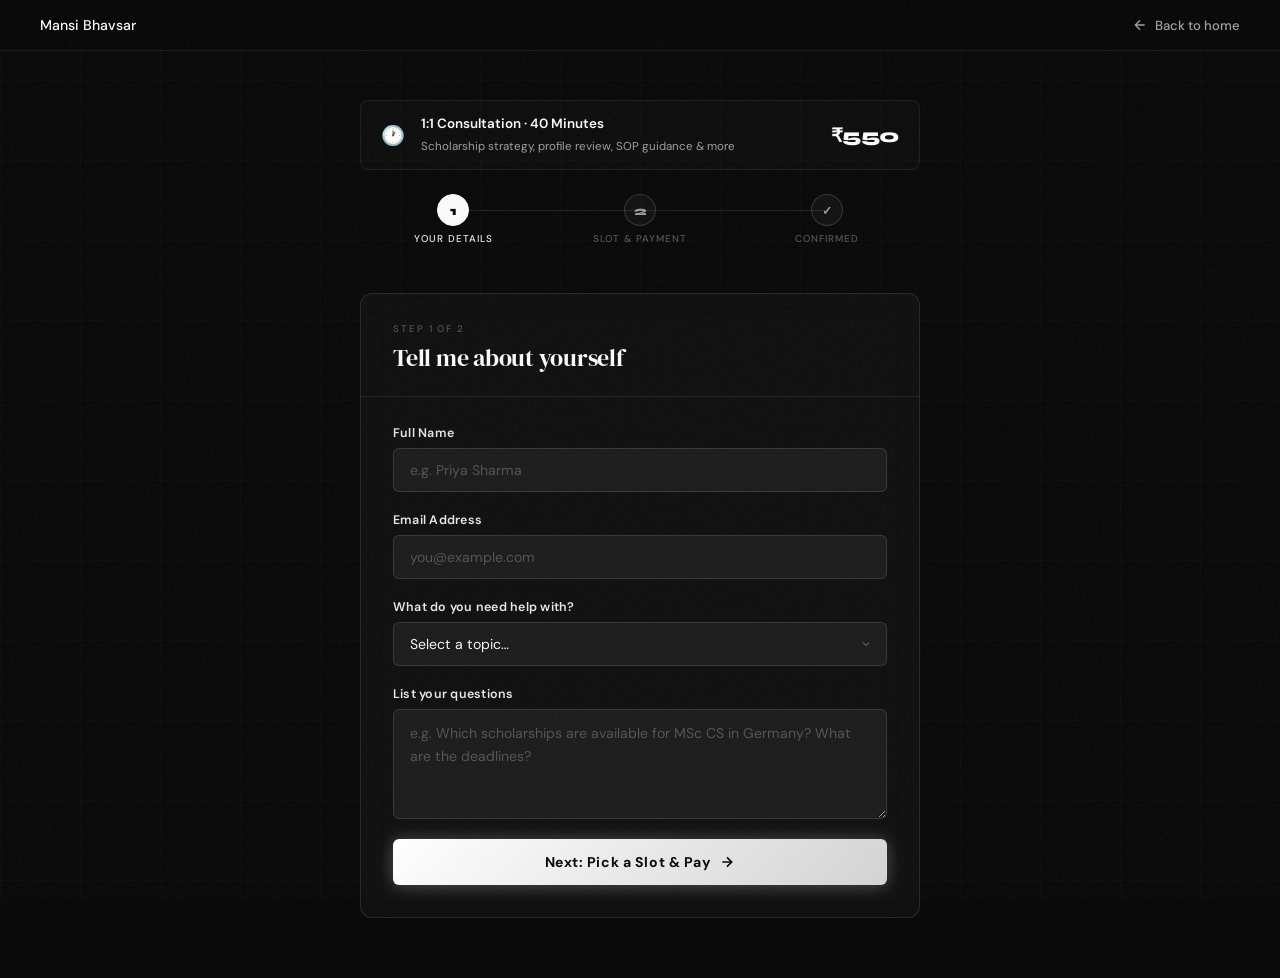
==== commit e6ef2eee: "Combine slot selection and payment into one step" ====
--- a/scholarship/booking.html
+++ b/scholarship/booking.html
@@ -85,6 +85,9 @@
 .payment-summary-usd{font-size:.7rem;color:var(--grey-3);text-align:right;margin-top:3px}
 .payment-divider{text-align:center;font-size:.68rem;letter-spacing:.14em;text-transform:uppercase;color:var(--grey-3);margin:16px 0;display:flex;align-items:center;gap:12px}
 .payment-divider::before,.payment-divider::after{content:'';flex:1;height:1px;background:rgba(255,255,255,.08)}
+#pay-options.locked{opacity:.4;pointer-events:none;user-select:none}
+.pay-lock-note{font-size:.74rem;color:var(--grey-2);text-align:center;margin-top:18px;padding:10px 14px;border:1px dashed rgba(255,255,255,.14);border-radius:8px}
+.pay-lock-note.hidden{display:none}
 
 /* Pay method buttons */
 .pay-btn{width:100%;padding:14px 20px;border-radius:8px;border:none;cursor:pointer;font-family:'DM Sans',sans-serif;font-size:.88rem;font-weight:700;display:flex;align-items:center;justify-content:center;gap:10px;transition:all .22s ease;margin-bottom:10px;position:relative;overflow:hidden}
@@ -194,9 +197,8 @@
 
   <div class="progress-wrap">
     <div class="progress-step active" id="ps-1"><div class="step-circle">1</div><div class="step-label">Your Details</div></div>
-    <div class="progress-step" id="ps-2"><div class="step-circle">2</div><div class="step-label">Choose Slot</div></div>
-    <div class="progress-step" id="ps-3"><div class="step-circle">3</div><div class="step-label">Payment</div></div>
-    <div class="progress-step" id="ps-4"><div class="step-circle">✓</div><div class="step-label">Confirmed</div></div>
+    <div class="progress-step" id="ps-2"><div class="step-circle">2</div><div class="step-label">Slot &amp; Payment</div></div>
+    <div class="progress-step" id="ps-3"><div class="step-circle">✓</div><div class="step-label">Confirmed</div></div>
   </div>
 
   <div class="card">
@@ -204,7 +206,7 @@
     <!-- ══ STEP 1 ══ -->
     <div class="step-panel active" id="step-1">
       <div class="card-header">
-        <div class="card-eyebrow">Step 1 of 3</div>
+        <div class="card-eyebrow">Step 1 of 2</div>
         <div class="card-title">Tell me about yourself</div>
       </div>
       <div class="card-body">
@@ -239,7 +241,7 @@
             <div class="error-msg">Please share at least one question.</div>
           </div>
           <button type="button" class="btn btn-primary" onclick="goToStep2()">
-            Next: Choose a Time Slot
+            Next: Pick a Slot &amp; Pay
             <svg viewBox="0 0 24 24" fill="none" stroke="currentColor" stroke-width="2.5"><path d="M5 12h14M12 5l7 7-7 7"/></svg>
           </button>
         </form>
@@ -249,13 +251,13 @@
     <!-- ══ STEP 2 ══ -->
     <div class="step-panel" id="step-2">
       <div class="card-header">
-        <div class="card-eyebrow">Step 2 of 3</div>
-        <div class="card-title">Pick a time that works</div>
+        <div class="card-eyebrow">Step 2 of 2</div>
+        <div class="card-title">Pick a time and pay</div>
       </div>
       <div class="card-body">
         <div class="slot-notice" id="slot-notice">
           <svg viewBox="0 0 24 24" fill="none" stroke="currentColor" stroke-width="2"><circle cx="12" cy="12" r="10"/><line x1="12" y1="8" x2="12" y2="12"/><line x1="12" y1="16" x2="12.01" y2="16"/></svg>
-          <span id="slot-notice-text">Select a date and time below. The "Next" button unlocks once your slot is confirmed.</span>
+          <span id="slot-notice-text">Choose a time below, then pay ₹550 in the same step. Pick the slot first — payment unlocks once it's selected.</span>
         </div>
         <div class="calendly-wrap">
           <div class="calendly-inline-widget"
@@ -267,25 +269,12 @@
             <svg viewBox="0 0 24 24" fill="none" stroke="currentColor" stroke-width="2"><path d="M19 12H5M12 19l-7-7 7-7"/></svg>
             Back
           </button>
-          <button class="btn btn-primary" id="btn-step2-next" disabled onclick="goToStep(3)">
-            Next: Payment
-            <svg viewBox="0 0 24 24" fill="none" stroke="currentColor" stroke-width="2.5"><path d="M5 12h14M12 5l7 7-7 7"/></svg>
-          </button>
-        </div>
-        <p style="font-size:.7rem;color:var(--grey-3);margin-top:10px;text-align:center">Button unlocks automatically after you schedule in the calendar above.</p>
-      </div>
-    </div>
-
-    <!-- ══ STEP 3 ══ -->
-    <div class="step-panel" id="step-3">
-      <div class="card-header">
-        <div class="card-eyebrow">Step 3 of 3</div>
-        <div class="card-title">Complete your payment</div>
-      </div>
-      <div class="card-body">
+        </div>
+
+        <p class="pay-lock-note" id="pay-lock-note">Pick a time above to unlock payment.</p>
 
         <!-- PAY OPTIONS VIEW -->
-        <div id="pay-options">
+        <div id="pay-options" class="locked">
           <div class="payment-summary">
             <div>
               <div class="payment-summary-label">You're booking</div>
@@ -328,13 +317,6 @@
           <div class="pay-note">
             <svg viewBox="0 0 24 24" fill="none" stroke="currentColor" stroke-width="2"><rect x="3" y="11" width="18" height="11" rx="2"/><path d="M7 11V7a5 5 0 0 1 10 0v4"/></svg>
             Secure payment · Do not close this tab while paying
-          </div>
-
-          <div class="btn-row" style="margin-top:20px;">
-            <button class="btn btn-outline" onclick="goBackTo(2)">
-              <svg viewBox="0 0 24 24" fill="none" stroke="currentColor" stroke-width="2"><path d="M19 12H5M12 19l-7-7 7-7"/></svg>
-              Back
-            </button>
           </div>
         </div>
 
@@ -411,8 +393,8 @@
       </div>
     </div>
 
-    <!-- ══ STEP 4 ══ -->
-    <div class="step-panel" id="step-4">
+    <!-- ══ STEP 3 (success) ══ -->
+    <div class="step-panel" id="step-3">
       <div class="card-body" style="padding-top:32px;">
         <div class="success-wrap">
           <div class="success-icon">✓</div>
@@ -454,7 +436,7 @@
 
 /* ── Progress ── */
 function activateStep(n) {
-  for (let i = 1; i <= 4; i++) {
+  for (let i = 1; i <= 3; i++) {
     const ps = document.getElementById('ps-' + i);
     const sp = document.getElementById('step-' + i);
     ps.classList.remove('active','done');
@@ -497,14 +479,15 @@
     } catch(_) {}
     const notice = document.getElementById('slot-notice');
     notice.classList.add('done');
-    document.getElementById('slot-notice-text').textContent = '✓ Slot confirmed! Click "Next: Payment" to proceed.';
-    document.getElementById('btn-step2-next').disabled = false;
+    document.getElementById('slot-notice-text').textContent = '✓ Slot selected. Now pay ₹550 below to finish your booking.';
+    document.getElementById('pay-options').classList.remove('locked');
+    document.getElementById('pay-lock-note').classList.add('hidden');
+    document.getElementById('pay-options').scrollIntoView({ behavior:'smooth', block:'start' });
   }
 });
 
 /* ── Navigation ── */
-function goToStep(n)   { activateStep(n); }
-function goBackTo(n)   { activateStep(n); if (n === 3) showPayOptions(); }
+function goBackTo(n) { activateStep(n); showPayOptions(); }
 
 /* ── Payment view toggles ── */
 function showPayOptions() {
@@ -587,8 +570,8 @@
   document.getElementById('sc-method').textContent = method;
   document.getElementById('sc-amount').textContent = amount;
 
-  activateStep(4);
-  [1,2,3].forEach(n => {
+  activateStep(3);
+  [1,2].forEach(n => {
     document.getElementById('ps-'+n).classList.remove('active');
     document.getElementById('ps-'+n).classList.add('done');
   });
